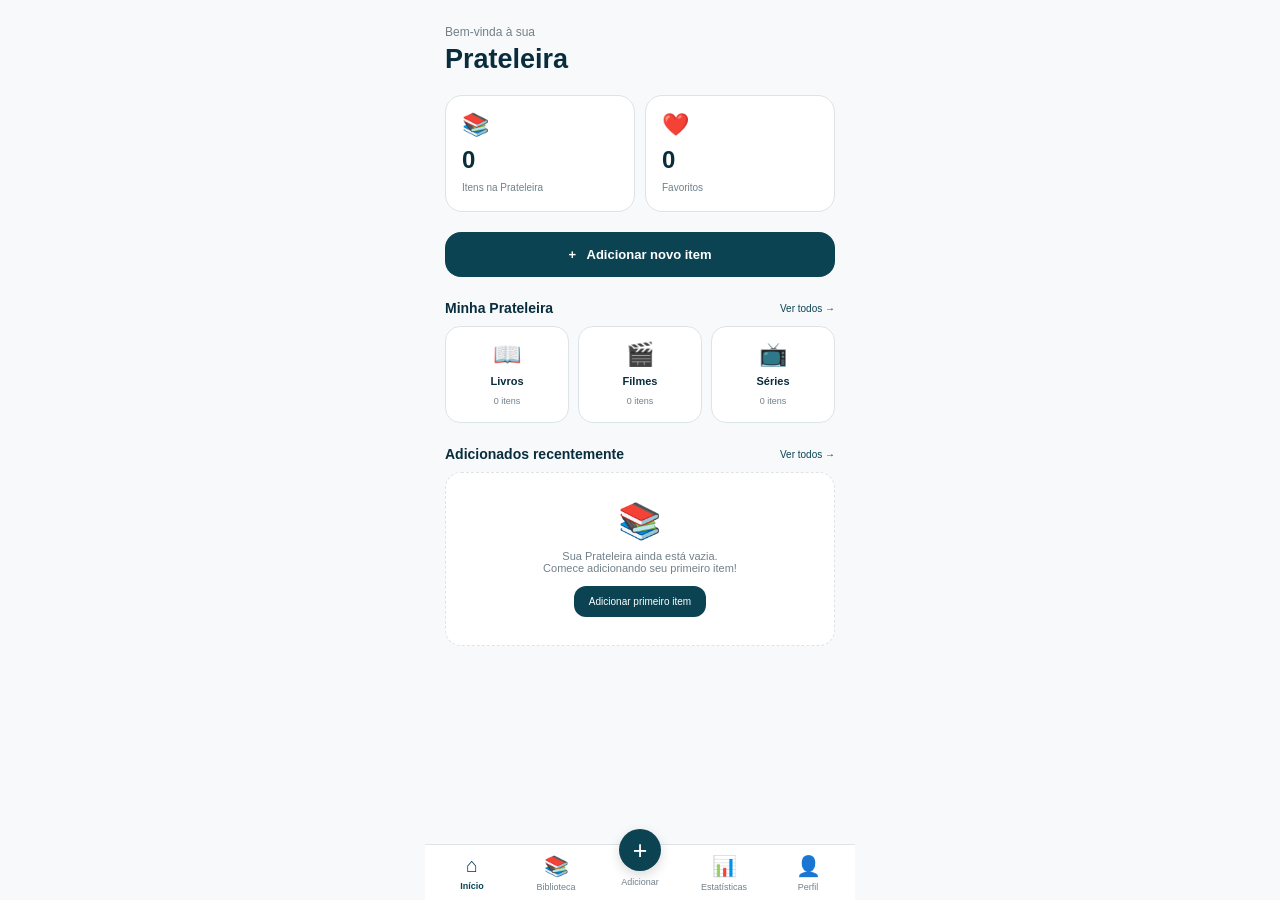
==== index.html @ f3220fa1 "Add files via upload" ====
<!DOCTYPE html>
<html lang="pt-BR">

<head>

    <meta charset="UTF-8">

    <meta
        name="viewport"
        content="width=device-width, initial-scale=1.0"
    >

    <title>Prateleira</title>


    <style>

        * {
            box-sizing: border-box;
            margin: 0;
            padding: 0;
        }


        body {
            font-family: Arial, Helvetica, sans-serif;
            background: #f7f9fa;
            color: #092d3d;
            transition: background 0.3s, color 0.3s;
        }


        .app {
            max-width: 430px;
            margin: auto;
            min-height: 100vh;
            padding-bottom: 100px;
        }


        /* =========================
           TOPO
           ========================= */

        .topo {
            padding: 25px 20px 15px;
        }


        .saudacao {
            color: #71808a;
            font-size: 12px;
            margin-bottom: 5px;
        }


        .topo h1 {
            font-size: 27px;
        }


        /* =========================
           RESUMO
           ========================= */

        .resumo {
            display: grid;
            grid-template-columns: 1fr 1fr;
            gap: 10px;
            margin: 5px 20px 20px;
        }


        .card {
            background: white;
            border: 1px solid #dce4e8;
            border-radius: 17px;
            padding: 16px;
            transition: background 0.3s, border-color 0.3s;
        }


        .card-icone {
            font-size: 22px;
            margin-bottom: 8px;
        }


        .card-numero {
            display: block;
            font-size: 24px;
            font-weight: bold;
            margin-bottom: 3px;
        }


        .card-texto {
            color: #71808a;
            font-size: 10px;
        }


        /* =========================
           BOTÃO
           ========================= */

        .botao-adicionar {
            margin: 0 20px 23px;
            width: calc(100% - 40px);
            border: none;
            border-radius: 16px;
            background: #0b4353;
            color: white;
            padding: 15px;
            font-size: 13px;
            font-weight: bold;
            cursor: pointer;
        }


        /* =========================
           TÍTULOS
           ========================= */

        .titulo-secao {
            display: flex;
            justify-content: space-between;
            align-items: center;
            margin: 0 20px 10px;
        }


        .titulo-secao strong {
            font-size: 14px;
        }


        .ver-todos {
            border: none;
            background: transparent;
            color: #0b4353;
            font-size: 10px;
            cursor: pointer;
        }


        /* =========================
           CATEGORIAS
           ========================= */

        .categorias {
            display: grid;
            grid-template-columns: repeat(3, 1fr);
            gap: 9px;
            margin: 0 20px 23px;
        }


        .categoria {
            background: white;
            border: 1px solid #dce4e8;
            border-radius: 15px;
            padding: 14px 5px;
            text-align: center;
            cursor: pointer;
            transition: background 0.3s, border-color 0.3s;
        }


        .categoria span {
            display: block;
            font-size: 23px;
            margin-bottom: 7px;
        }


        .categoria strong {
            display: block;
            font-size: 11px;
            margin-bottom: 3px;
        }


        .categoria small {
            color: #71808a;
            font-size: 9px;
        }


        /* =========================
           RECENTES
           ========================= */

        .recentes {
            margin: 0 20px;
        }


        .item {
            display: flex;
            align-items: center;
            gap: 12px;
            background: white;
            border: 1px solid #dce4e8;
            border-radius: 15px;
            padding: 10px;
            margin-bottom: 9px;
            cursor: pointer;
            transition: background 0.3s, border-color 0.3s;
        }


        .capa {
            width: 48px;
            height: 65px;
            border-radius: 8px;
            background: #e8f2f0;
            display: flex;
            align-items: center;
            justify-content: center;
            flex-shrink: 0;
            overflow: hidden;
            font-size: 23px;
        }


        .capa img {
            width: 100%;
            height: 100%;
            object-fit: cover;
        }


        .item-info {
            flex: 1;
            min-width: 0;
        }


        .item-titulo {
            font-size: 12px;
            font-weight: bold;
            margin-bottom: 5px;
            white-space: nowrap;
            overflow: hidden;
            text-overflow: ellipsis;
        }


        .item-tipo {
            color: #71808a;
            font-size: 9px;
            margin-bottom: 5px;
        }


        .item-leitura {
            color: #0b4353;
            font-size: 9px;
            margin-bottom: 4px;
            font-weight: bold;
        }


        .item-estrelas {
            color: #eca72c;
            font-size: 12px;
        }


        .vazio {
            background: white;
            border: 1px dashed #dce4e8;
            border-radius: 16px;
            padding: 28px 15px;
            text-align: center;
            color: #71808a;
            transition: background 0.3s, border-color 0.3s;
        }


        .vazio span {
            display: block;
            font-size: 35px;
            margin-bottom: 8px;
        }


        .vazio p {
            font-size: 11px;
            margin-bottom: 12px;
        }


        .vazio button {
            border: none;
            background: #0b4353;
            color: white;
            border-radius: 12px;
            padding: 10px 15px;
            font-size: 10px;
            cursor: pointer;
        }


        /* =========================
           NAVEGAÇÃO
           ========================= */

        .navegacao {
            position: fixed;
            bottom: 0;
            left: 50%;
            transform: translateX(-50%);
            width: 100%;
            max-width: 430px;
            background: white;
            border-top: 1px solid #dce4e8;
            display: grid;
            grid-template-columns: repeat(5, 1fr);
            padding: 9px 5px 8px;
            z-index: 100;
            transition: background 0.3s, border-color 0.3s;
        }


        .nav-item {
            border: none;
            background: transparent;
            color: #71808a;
            cursor: pointer;
            display: flex;
            flex-direction: column;
            align-items: center;
            gap: 4px;
        }


        .nav-item span {
            font-size: 20px;
        }


        .nav-item small {
            font-size: 9px;
        }


        .nav-item.ativo {
            color: #0b4353;
            font-weight: bold;
        }


        .nav-item.adicionar span {
            width: 42px;
            height: 42px;
            margin-top: -25px;
            border-radius: 50%;
            background: #0b4353;
            color: white;
            display: flex;
            align-items: center;
            justify-content: center;
            font-size: 25px;
            box-shadow: 0 4px 12px rgba(0,0,0,0.15);
        }


        .nav-item.adicionar small {
            margin-top: 2px;
        }


        /* =========================
           MODO ESCURO
           ========================= */

        body.modo-escuro {
            background: #10191d;
            color: #e8eeee;
        }


        body.modo-escuro .card,
        body.modo-escuro .categoria,
        body.modo-escuro .item,
        body.modo-escuro .vazio,
        body.modo-escuro .navegacao {
            background: #18262b;
            border-color: #2a3b41;
        }


        body.modo-escuro .saudacao,
        body.modo-escuro .card-texto,
        body.modo-escuro .categoria small,
        body.modo-escuro .item-tipo,
        body.modo-escuro .vazio {
            color: #9eafb5;
        }


        body.modo-escuro .ver-todos,
        body.modo-escuro .item-leitura {
            color: #7fc1c9;
        }


        body.modo-escuro .categoria strong,
        body.modo-escuro .item-titulo,
        body.modo-escuro .card-numero,
        body.modo-escuro .titulo-secao strong {
            color: #e8eeee;
        }


        body.modo-escuro .capa {
            background: #24363c;
        }


        body.modo-escuro .nav-item.ativo {
            color: #7fc1c9;
        }

    </style>

</head>


<body>


<div class="app">


    <!-- =========================
         TOPO
         ========================= -->

    <header class="topo">

        <div class="saudacao">
            Bem-vinda à sua
        </div>

        <h1>
            Prateleira
        </h1>

    </header>


    <!-- =========================
         RESUMO
         ========================= -->

    <section class="resumo">


        <div class="card">

            <div class="card-icone">
                📚
            </div>

            <span
                class="card-numero"
                id="total"
            >
                0
            </span>

            <span class="card-texto">
                Itens na Prateleira
            </span>

        </div>


        <div class="card">

            <div class="card-icone">
                ❤️
            </div>

            <span
                class="card-numero"
                id="favoritos"
            >
                0
            </span>

            <span class="card-texto">
                Favoritos
            </span>

        </div>


    </section>


    <!-- =========================
         ADICIONAR
         ========================= -->

    <button
        class="botao-adicionar"
        onclick="location.href='novo.html'"
    >
        + &nbsp; Adicionar novo item
    </button>


    <!-- =========================
         CATEGORIAS
         ========================= -->

    <div class="titulo-secao">

        <strong>
            Minha Prateleira
        </strong>

        <button
            class="ver-todos"
            onclick="location.href='biblioteca.html'"
        >
            Ver todos →
        </button>

    </div>


    <div class="categorias">


        <div
            class="categoria"
            onclick="abrirBiblioteca('Livro')"
        >

            <span>
                📖
            </span>

            <strong>
                Livros
            </strong>

            <small id="livros">
                0 itens
            </small>

        </div>


        <div
            class="categoria"
            onclick="abrirBiblioteca('Filme')"
        >

            <span>
                🎬
            </span>

            <strong>
                Filmes
            </strong>

            <small id="filmes">
                0 itens
            </small>

        </div>


        <div
            class="categoria"
            onclick="abrirBiblioteca('Série')"
        >

            <span>
                📺
            </span>

            <strong>
                Séries
            </strong>

            <small id="series">
                0 itens
            </small>

        </div>


    </div>


    <!-- =========================
         RECENTES
         ========================= -->

    <div class="titulo-secao">

        <strong>
            Adicionados recentemente
        </strong>

        <button
            class="ver-todos"
            onclick="location.href='biblioteca.html'"
        >
            Ver todos →
        </button>

    </div>


    <div
        class="recentes"
        id="recentes"
    >

    </div>


</div>


<!-- =========================
     NAVEGAÇÃO
     ========================= -->

<nav class="navegacao">


    <button
        class="nav-item ativo"
    >

        <span>
            ⌂
        </span>

        <small>
            Início
        </small>

    </button>


    <button
        class="nav-item"
        onclick="location.href='biblioteca.html'"
    >

        <span>
            📚
        </span>

        <small>
            Biblioteca
        </small>

    </button>


    <button
        class="nav-item adicionar"
        onclick="location.href='novo.html'"
    >

        <span>
            +
        </span>

        <small>
            Adicionar
        </small>

    </button>


    <button
        class="nav-item"
        onclick="location.href='estatisticas.html'"
    >

        <span>
            📊
        </span>

        <small>
            Estatísticas
        </small>

    </button>


    <button
        class="nav-item"
        onclick="location.href='perfil.html'"
    >

        <span>
            👤
        </span>

        <small>
            Perfil
        </small>

    </button>


</nav>


<script>


/* =========================
   MODO GLOBAL
   =========================

   O modo é escolhido somente
   na página Perfil.

   Esta página apenas lê a
   preferência salva.
   ========================= */

function aplicarModo() {

    const modo =
        localStorage.getItem("modoPrateleira") || "claro";


    if (modo === "escuro") {

        document.body.classList.add("modo-escuro");

    } else {

        document.body.classList.remove("modo-escuro");

    }

}


aplicarModo();


/* =========================
   ACERVO
   ========================= */

let acervo = [];


try {

    acervo =
        JSON.parse(
            localStorage.getItem("acervo")
        ) || [];

} catch (erro) {

    console.error(
        "Erro ao carregar a Prateleira:",
        erro
    );

    acervo = [];

}


/* =========================
   CONTADORES
   ========================= */

let livros = 0;

let filmes = 0;

let series = 0;

let favoritos = 0;


/* =========================
   CONTAR
   ========================= */

acervo.forEach(function(item) {


    if (item.tipo === "Livro") {

        livros++;

    }


    if (item.tipo === "Filme") {

        filmes++;

    }


    if (item.tipo === "Série") {

        series++;

    }


    if (item.favorito === true) {

        favoritos++;

    }

});


/* =========================
   MOSTRAR
   ========================= */

document.getElementById(
    "total"
).textContent =
    acervo.length;


document.getElementById(
    "favoritos"
).textContent =
    favoritos;


document.getElementById(
    "livros"
).textContent =
    livros +
    (livros === 1 ? " item" : " itens");


document.getElementById(
    "filmes"
).textContent =
    filmes +
    (filmes === 1 ? " item" : " itens");


document.getElementById(
    "series"
).textContent =
    series +
    (series === 1 ? " item" : " itens");


/* =========================
   RECENTES
   ========================= */

const recentes =
    document.getElementById(
        "recentes"
    );


if (acervo.length === 0) {


    recentes.innerHTML = `

        <div class="vazio">

            <span>
                📚
            </span>

            <p>
                Sua Prateleira ainda está vazia.
                <br>
                Comece adicionando seu primeiro item!
            </p>

            <button
                onclick="location.href='novo.html'"
            >
                Adicionar primeiro item
            </button>

        </div>

    `;


} else {


    /*
        Mostra os últimos 5 itens.
        O mais recente aparece primeiro.
    */

    const ultimos =
        acervo
            .slice()
            .reverse()
            .slice(0, 5);


    ultimos.forEach(function(item) {


        const div =
            document.createElement(
                "div"
            );


        div.className =
            "item";


        div.onclick =
            function() {


                const indice =
                    acervo.indexOf(item);


                localStorage.setItem(
                    "itemSelecionado",
                    indice
                );


                location.href =
                    "detalhes.html";

            };


        /* =========================
           ÍCONE
           ========================= */

        let icone =
            "📚";


        if (
            item.tipo === "Filme"
        ) {

            icone =
                "🎬";

        }


        if (
            item.tipo === "Série"
        ) {

            icone =
                "📺";

        }


        /* =========================
           CAPA
           ========================= */

        const capa =
            document.createElement(
                "div"
            );


        capa.className =
            "capa";


        if (item.capa) {


            const img =
                document.createElement(
                    "img"
                );


            img.src =
                item.capa;


            img.alt =
                "Capa";


            capa.appendChild(
                img
            );


        } else {


            const span =
                document.createElement(
                    "span"
                );


            span.textContent =
                icone;


            capa.appendChild(
                span
            );

        }


        /* =========================
           INFORMAÇÕES
           ========================= */

        const info =
            document.createElement(
                "div"
            );


        info.className =
            "item-info";


        const titulo =
            document.createElement(
                "div"
            );


        titulo.className =
            "item-titulo";


        titulo.textContent =
            item.titulo ||
            "Sem título";


        info.appendChild(
            titulo
        );


        const tipo =
            document.createElement(
                "div"
            );


        tipo.className =
            "item-tipo";


        tipo.textContent =
            item.tipo ||
            "Item";


        info.appendChild(
            tipo
        );


        /* =========================
           LEITURA
           ========================= */

        if (
            item.tipo === "Livro"
        ) {


            const numeroLeitura =
                item.leituraNumero ||
                item.leitura ||
                item.numeroLeitura;


            let textoLeitura =
                "";


            if (numeroLeitura) {

                textoLeitura =
                    "Leitura #" +
                    numeroLeitura;

            }


            if (item.mesLeitura) {


                if (textoLeitura) {

                    textoLeitura +=
                        " • " +
                        item.mesLeitura;

                } else {

                    textoLeitura =
                        item.mesLeitura;

                }

            }


            if (textoLeitura) {


                const leitura =
                    document.createElement(
                        "div"
                    );


                leitura.className =
                    "item-leitura";


                leitura.textContent =
                    textoLeitura;


                info.appendChild(
                    leitura
                );

            }

        }


        /* =========================
           ESTRELAS
           ========================= */

        const estrelas =
            document.createElement(
                "div"
            );


        estrelas.className =
            "item-estrelas";


        const nota =
            Number(item.nota) || 0;


        if (nota > 0) {

            estrelas.textContent =
                "★".repeat(nota) +
                "☆".repeat(5 - nota);

        }


        info.appendChild(
            estrelas
        );


        /* =========================
           MONTAR ITEM
           ========================= */

        div.appendChild(
            capa
        );


        div.appendChild(
            info
        );


        recentes.appendChild(
            div
        );

    });

}


/* =========================
   ABRIR BIBLIOTECA
   ========================= */

function abrirBiblioteca(tipo) {


    localStorage.setItem(
        "filtroBiblioteca",
        tipo
    );


    location.href =
        "biblioteca.html";

}


</script>


</body>

</html>
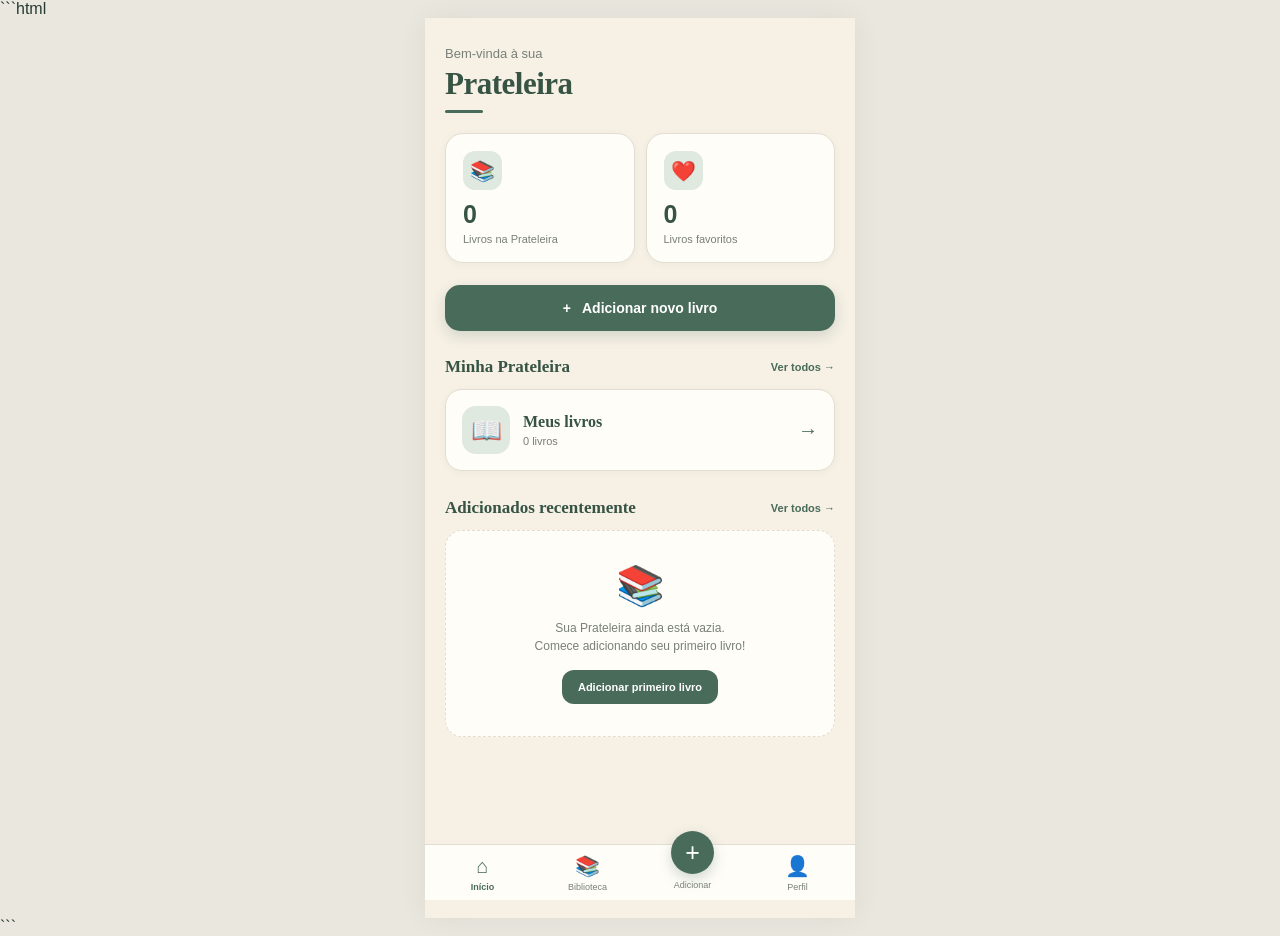
==== commit 015cc9b2: "index.html" ====
--- a/index.html
+++ b/index.html
@@ -1,3 +1,4 @@
+```html
 <!DOCTYPE html>
 <html lang="pt-BR">
 
@@ -15,6 +16,10 @@
 
     <style>
 
+        /* =========================
+           CONFIGURAÇÕES GERAIS
+           ========================= */
+
         * {
             box-sizing: border-box;
             margin: 0;
@@ -22,19 +27,61 @@
         }
 
 
+        :root {
+
+            --creme: #f6f0e5;
+            --creme-claro: #fbf8f1;
+            --branco: #fffdf8;
+
+            --verde: #496b5a;
+            --verde-escuro: #365344;
+            --verde-claro: #dfe9df;
+
+            --texto: #263a31;
+            --texto-suave: #788078;
+
+            --borda: #e3ddd1;
+
+            --dourado: #c7984b;
+
+        }
+
+
         body {
-            font-family: Arial, Helvetica, sans-serif;
-            background: #f7f9fa;
-            color: #092d3d;
-            transition: background 0.3s, color 0.3s;
+
+            font-family:
+                Arial,
+                Helvetica,
+                sans-serif;
+
+            background: var(--creme);
+
+            color: var(--texto);
+
+            transition:
+                background 0.3s,
+                color 0.3s;
+
         }
 
 
         .app {
+
             max-width: 430px;
+
             margin: auto;
+
             min-height: 100vh;
-            padding-bottom: 100px;
+
+            padding-bottom: 105px;
+
+        }
+
+
+        button {
+
+            font-family: inherit;
+
         }
 
 
@@ -43,19 +90,55 @@
            ========================= */
 
         .topo {
-            padding: 25px 20px 15px;
+
+            padding:
+                28px
+                20px
+                18px;
+
         }
 
 
         .saudacao {
-            color: #71808a;
-            font-size: 12px;
+
+            color: var(--texto-suave);
+
+            font-size: 13px;
+
             margin-bottom: 5px;
+
         }
 
 
         .topo h1 {
-            font-size: 27px;
+
+            font-family: Georgia, "Times New Roman", serif;
+
+            font-size: 31px;
+
+            color: var(--verde-escuro);
+
+            letter-spacing: -0.5px;
+
+        }
+
+
+        .topo h1::after {
+
+            content: "";
+
+            display: block;
+
+            width: 38px;
+
+            height: 3px;
+
+            background: var(--verde);
+
+            border-radius: 5px;
+
+            margin-top: 8px;
+
         }
 
 
@@ -64,126 +147,310 @@
            ========================= */
 
         .resumo {
+
             display: grid;
-            grid-template-columns: 1fr 1fr;
-            gap: 10px;
-            margin: 5px 20px 20px;
+
+            grid-template-columns:
+                1fr
+                1fr;
+
+            gap: 11px;
+
+            margin:
+                2px
+                20px
+                22px;
+
         }
 
 
         .card {
-            background: white;
-            border: 1px solid #dce4e8;
+
+            background: var(--branco);
+
+            border:
+                1px solid
+                var(--borda);
+
+            border-radius: 18px;
+
+            padding: 17px;
+
+            box-shadow:
+                0 2px 8px
+                rgba(58, 73, 62, 0.04);
+
+            transition:
+                background 0.3s,
+                border-color 0.3s;
+
+        }
+
+
+        .card-icone {
+
+            width: 39px;
+
+            height: 39px;
+
+            display: flex;
+
+            align-items: center;
+
+            justify-content: center;
+
+            background: var(--verde-claro);
+
+            border-radius: 12px;
+
+            font-size: 20px;
+
+            margin-bottom: 10px;
+
+        }
+
+
+        .card-numero {
+
+            display: block;
+
+            font-size: 25px;
+
+            font-weight: bold;
+
+            color: var(--verde-escuro);
+
+            margin-bottom: 4px;
+
+        }
+
+
+        .card-texto {
+
+            color: var(--texto-suave);
+
+            font-size: 11px;
+
+        }
+
+
+        /* =========================
+           BOTÃO ADICIONAR
+           ========================= */
+
+        .botao-adicionar {
+
+            margin:
+                0
+                20px
+                26px;
+
+            width:
+                calc(100% - 40px);
+
+            border: none;
+
+            border-radius: 15px;
+
+            background: var(--verde);
+
+            color: white;
+
+            padding: 15px;
+
+            font-size: 14px;
+
+            font-weight: bold;
+
+            cursor: pointer;
+
+            box-shadow:
+                0 5px 14px
+                rgba(73, 107, 90, 0.20);
+
+            transition:
+                background 0.2s,
+                transform 0.2s;
+
+        }
+
+
+        .botao-adicionar:active {
+
+            transform: scale(0.98);
+
+        }
+
+
+        /* =========================
+           TÍTULOS DAS SEÇÕES
+           ========================= */
+
+        .titulo-secao {
+
+            display: flex;
+
+            justify-content:
+                space-between;
+
+            align-items:
+                center;
+
+            margin:
+                0
+                20px
+                12px;
+
+        }
+
+
+        .titulo-secao strong {
+
+            font-family:
+                Georgia,
+                "Times New Roman",
+                serif;
+
+            font-size: 17px;
+
+            color: var(--verde-escuro);
+
+        }
+
+
+        .ver-todos {
+
+            border: none;
+
+            background: transparent;
+
+            color: var(--verde);
+
+            font-size: 11px;
+
+            font-weight: bold;
+
+            cursor: pointer;
+
+        }
+
+
+        /* =========================
+           CATEGORIA LIVROS
+           ========================= */
+
+        .categorias {
+
+            margin:
+                0
+                20px
+                27px;
+
+        }
+
+
+        .categoria {
+
+            background: var(--branco);
+
+            border:
+                1px solid
+                var(--borda);
+
             border-radius: 17px;
+
             padding: 16px;
-            transition: background 0.3s, border-color 0.3s;
-        }
-
-
-        .card-icone {
-            font-size: 22px;
-            margin-bottom: 8px;
-        }
-
-
-        .card-numero {
+
+            display: flex;
+
+            align-items: center;
+
+            gap: 13px;
+
+            cursor: pointer;
+
+            box-shadow:
+                0 2px 8px
+                rgba(58, 73, 62, 0.04);
+
+            transition:
+                background 0.3s,
+                border-color 0.3s,
+                transform 0.2s;
+
+        }
+
+
+        .categoria:active {
+
+            transform: scale(0.99);
+
+        }
+
+
+        .categoria-icone {
+
+            width: 48px;
+
+            height: 48px;
+
+            border-radius: 14px;
+
+            background: var(--verde-claro);
+
+            display: flex;
+
+            align-items: center;
+
+            justify-content: center;
+
+            font-size: 25px;
+
+            flex-shrink: 0;
+
+        }
+
+
+        .categoria-info {
+
+            flex: 1;
+
+        }
+
+
+        .categoria strong {
+
             display: block;
-            font-size: 24px;
-            font-weight: bold;
-            margin-bottom: 3px;
-        }
-
-
-        .card-texto {
-            color: #71808a;
-            font-size: 10px;
-        }
-
-
-        /* =========================
-           BOTÃO
-           ========================= */
-
-        .botao-adicionar {
-            margin: 0 20px 23px;
-            width: calc(100% - 40px);
-            border: none;
-            border-radius: 16px;
-            background: #0b4353;
-            color: white;
-            padding: 15px;
-            font-size: 13px;
-            font-weight: bold;
-            cursor: pointer;
-        }
-
-
-        /* =========================
-           TÍTULOS
-           ========================= */
-
-        .titulo-secao {
-            display: flex;
-            justify-content: space-between;
-            align-items: center;
-            margin: 0 20px 10px;
-        }
-
-
-        .titulo-secao strong {
-            font-size: 14px;
-        }
-
-
-        .ver-todos {
-            border: none;
-            background: transparent;
-            color: #0b4353;
-            font-size: 10px;
-            cursor: pointer;
-        }
-
-
-        /* =========================
-           CATEGORIAS
-           ========================= */
-
-        .categorias {
-            display: grid;
-            grid-template-columns: repeat(3, 1fr);
-            gap: 9px;
-            margin: 0 20px 23px;
-        }
-
-
-        .categoria {
-            background: white;
-            border: 1px solid #dce4e8;
-            border-radius: 15px;
-            padding: 14px 5px;
-            text-align: center;
-            cursor: pointer;
-            transition: background 0.3s, border-color 0.3s;
-        }
-
-
-        .categoria span {
-            display: block;
-            font-size: 23px;
-            margin-bottom: 7px;
-        }
-
-
-        .categoria strong {
-            display: block;
+
+            font-family:
+                Georgia,
+                "Times New Roman",
+                serif;
+
+            font-size: 16px;
+
+            color: var(--verde-escuro);
+
+            margin-bottom: 4px;
+
+        }
+
+
+        .categoria small {
+
+            color: var(--texto-suave);
+
             font-size: 11px;
-            margin-bottom: 3px;
-        }
-
-
-        .categoria small {
-            color: #71808a;
-            font-size: 9px;
+
+        }
+
+
+        .categoria-seta {
+
+            color: var(--verde);
+
+            font-size: 20px;
+
         }
 
 
@@ -192,114 +459,226 @@
            ========================= */
 
         .recentes {
-            margin: 0 20px;
+
+            margin:
+                0
+                20px;
+
         }
 
 
         .item {
+
             display: flex;
+
             align-items: center;
-            gap: 12px;
-            background: white;
-            border: 1px solid #dce4e8;
-            border-radius: 15px;
+
+            gap: 13px;
+
+            background: var(--branco);
+
+            border:
+                1px solid
+                var(--borda);
+
+            border-radius: 16px;
+
             padding: 10px;
-            margin-bottom: 9px;
+
+            margin-bottom: 10px;
+
             cursor: pointer;
-            transition: background 0.3s, border-color 0.3s;
+
+            box-shadow:
+                0 2px 7px
+                rgba(58, 73, 62, 0.035);
+
+            transition:
+                background 0.3s,
+                border-color 0.3s,
+                transform 0.2s;
+
+        }
+
+
+        .item:active {
+
+            transform: scale(0.99);
+
         }
 
 
         .capa {
-            width: 48px;
-            height: 65px;
+
+            width: 52px;
+
+            height: 70px;
+
             border-radius: 8px;
-            background: #e8f2f0;
+
+            background: var(--verde-claro);
+
             display: flex;
+
             align-items: center;
+
             justify-content: center;
+
             flex-shrink: 0;
+
             overflow: hidden;
-            font-size: 23px;
+
+            font-size: 24px;
+
         }
 
 
         .capa img {
+
             width: 100%;
+
             height: 100%;
+
             object-fit: cover;
+
         }
 
 
         .item-info {
+
             flex: 1;
+
             min-width: 0;
+
         }
 
 
         .item-titulo {
+
+            font-family:
+                Georgia,
+                "Times New Roman",
+                serif;
+
+            font-size: 14px;
+
+            font-weight: bold;
+
+            color: var(--texto);
+
+            margin-bottom: 5px;
+
+            white-space: nowrap;
+
+            overflow: hidden;
+
+            text-overflow: ellipsis;
+
+        }
+
+
+        .item-tipo {
+
+            color: var(--texto-suave);
+
+            font-size: 10px;
+
+            margin-bottom: 5px;
+
+        }
+
+
+        .item-leitura {
+
+            color: var(--verde);
+
+            font-size: 10px;
+
+            margin-bottom: 4px;
+
+            font-weight: bold;
+
+        }
+
+
+        .item-estrelas {
+
+            color: var(--dourado);
+
+            font-size: 13px;
+
+            letter-spacing: 1px;
+
+        }
+
+
+        /* =========================
+           ESTADO VAZIO
+           ========================= */
+
+        .vazio {
+
+            background: var(--branco);
+
+            border:
+                1px dashed
+                var(--borda);
+
+            border-radius: 17px;
+
+            padding:
+                32px
+                18px;
+
+            text-align: center;
+
+            color: var(--texto-suave);
+
+        }
+
+
+        .vazio span {
+
+            display: block;
+
+            font-size: 39px;
+
+            margin-bottom: 10px;
+
+        }
+
+
+        .vazio p {
+
             font-size: 12px;
+
+            line-height: 1.5;
+
+            margin-bottom: 15px;
+
+        }
+
+
+        .vazio button {
+
+            border: none;
+
+            background: var(--verde);
+
+            color: white;
+
+            border-radius: 12px;
+
+            padding:
+                11px
+                16px;
+
+            font-size: 11px;
+
             font-weight: bold;
-            margin-bottom: 5px;
-            white-space: nowrap;
-            overflow: hidden;
-            text-overflow: ellipsis;
-        }
-
-
-        .item-tipo {
-            color: #71808a;
-            font-size: 9px;
-            margin-bottom: 5px;
-        }
-
-
-        .item-leitura {
-            color: #0b4353;
-            font-size: 9px;
-            margin-bottom: 4px;
-            font-weight: bold;
-        }
-
-
-        .item-estrelas {
-            color: #eca72c;
-            font-size: 12px;
-        }
-
-
-        .vazio {
-            background: white;
-            border: 1px dashed #dce4e8;
-            border-radius: 16px;
-            padding: 28px 15px;
-            text-align: center;
-            color: #71808a;
-            transition: background 0.3s, border-color 0.3s;
-        }
-
-
-        .vazio span {
-            display: block;
-            font-size: 35px;
-            margin-bottom: 8px;
-        }
-
-
-        .vazio p {
-            font-size: 11px;
-            margin-bottom: 12px;
-        }
-
-
-        .vazio button {
-            border: none;
-            background: #0b4353;
-            color: white;
-            border-radius: 12px;
-            padding: 10px 15px;
-            font-size: 10px;
+
             cursor: pointer;
+
         }
 
 
@@ -308,67 +687,128 @@
            ========================= */
 
         .navegacao {
+
             position: fixed;
+
             bottom: 0;
+
             left: 50%;
-            transform: translateX(-50%);
+
+            transform:
+                translateX(-50%);
+
             width: 100%;
+
             max-width: 430px;
-            background: white;
-            border-top: 1px solid #dce4e8;
+
+            background: var(--branco);
+
+            border-top:
+                1px solid
+                var(--borda);
+
             display: grid;
-            grid-template-columns: repeat(5, 1fr);
-            padding: 9px 5px 8px;
+
+            grid-template-columns:
+                repeat(4, 1fr);
+
+            padding:
+                9px
+                5px
+                8px;
+
             z-index: 100;
-            transition: background 0.3s, border-color 0.3s;
+
+            transition:
+                background 0.3s,
+                border-color 0.3s;
+
         }
 
 
         .nav-item {
+
             border: none;
+
             background: transparent;
-            color: #71808a;
+
+            color: var(--texto-suave);
+
             cursor: pointer;
+
             display: flex;
+
             flex-direction: column;
+
             align-items: center;
+
+            justify-content: center;
+
             gap: 4px;
+
         }
 
 
         .nav-item span {
+
             font-size: 20px;
+
         }
 
 
         .nav-item small {
+
             font-size: 9px;
+
         }
 
 
         .nav-item.ativo {
-            color: #0b4353;
+
+            color: var(--verde);
+
             font-weight: bold;
-        }
-
+
+        }
+
+
+        /* =========================
+           BOTÃO CENTRAL +
+           ========================= */
 
         .nav-item.adicionar span {
-            width: 42px;
-            height: 42px;
+
+            width: 43px;
+
+            height: 43px;
+
             margin-top: -25px;
+
             border-radius: 50%;
-            background: #0b4353;
+
+            background: var(--verde);
+
             color: white;
+
             display: flex;
+
             align-items: center;
+
             justify-content: center;
+
             font-size: 25px;
-            box-shadow: 0 4px 12px rgba(0,0,0,0.15);
+
+            box-shadow:
+                0 5px 13px
+                rgba(73, 107, 90, 0.25);
+
         }
 
 
         .nav-item.adicionar small {
+
             margin-top: 2px;
+
         }
 
 
@@ -377,51 +817,118 @@
            ========================= */
 
         body.modo-escuro {
-            background: #10191d;
-            color: #e8eeee;
-        }
-
-
-        body.modo-escuro .card,
-        body.modo-escuro .categoria,
-        body.modo-escuro .item,
-        body.modo-escuro .vazio,
-        body.modo-escuro .navegacao {
-            background: #18262b;
-            border-color: #2a3b41;
-        }
-
-
-        body.modo-escuro .saudacao,
-        body.modo-escuro .card-texto,
-        body.modo-escuro .categoria small,
-        body.modo-escuro .item-tipo,
-        body.modo-escuro .vazio {
-            color: #9eafb5;
-        }
-
-
-        body.modo-escuro .ver-todos,
+
+            --creme: #17211c;
+
+            --creme-claro: #1c2822;
+
+            --branco: #202c26;
+
+            --verde: #91b39a;
+
+            --verde-escuro: #b6cfbb;
+
+            --verde-claro: #2d4034;
+
+            --texto: #edf2ed;
+
+            --texto-suave: #aab6ad;
+
+            --borda: #34453a;
+
+            --dourado: #d7ad62;
+
+            background: var(--creme);
+
+            color: var(--texto);
+
+        }
+
+
+        body.modo-escuro .topo h1 {
+
+            color: var(--verde-escuro);
+
+        }
+
+
+        body.modo-escuro .topo h1::after {
+
+            background: var(--verde);
+
+        }
+
+
+        body.modo-escuro .card-numero {
+
+            color: var(--verde-escuro);
+
+        }
+
+
+        body.modo-escuro .titulo-secao strong {
+
+            color: var(--verde-escuro);
+
+        }
+
+
+        body.modo-escuro .categoria strong {
+
+            color: var(--verde-escuro);
+
+        }
+
+
+        body.modo-escuro .item-titulo {
+
+            color: var(--texto);
+
+        }
+
+
         body.modo-escuro .item-leitura {
-            color: #7fc1c9;
-        }
-
-
-        body.modo-escuro .categoria strong,
-        body.modo-escuro .item-titulo,
-        body.modo-escuro .card-numero,
-        body.modo-escuro .titulo-secao strong {
-            color: #e8eeee;
-        }
-
-
-        body.modo-escuro .capa {
-            background: #24363c;
-        }
-
-
-        body.modo-escuro .nav-item.ativo {
-            color: #7fc1c9;
+
+            color: var(--verde);
+
+        }
+
+
+        body.modo-escuro .ver-todos {
+
+            color: var(--verde);
+
+        }
+
+
+        /* =========================
+           TELAS MAIORES
+           ========================= */
+
+        @media (min-width: 431px) {
+
+            body {
+
+                background: #eae7df;
+
+            }
+
+            body.modo-escuro {
+
+                background: #111813;
+
+            }
+
+            .app {
+
+                background: var(--creme);
+
+                box-shadow:
+                    0 0 30px
+                    rgba(0, 0, 0, 0.06);
+
+            }
+
         }
 
     </style>
@@ -473,7 +980,7 @@
             </span>
 
             <span class="card-texto">
-                Itens na Prateleira
+                Livros na Prateleira
             </span>
 
         </div>
@@ -493,7 +1000,7 @@
             </span>
 
             <span class="card-texto">
-                Favoritos
+                Livros favoritos
             </span>
 
         </div>
@@ -510,12 +1017,12 @@
         class="botao-adicionar"
         onclick="location.href='novo.html'"
     >
-        + &nbsp; Adicionar novo item
+        + &nbsp; Adicionar novo livro
     </button>
 
 
     <!-- =========================
-         CATEGORIAS
+         MINHA PRATELEIRA
          ========================= -->
 
     <div class="titulo-secao">
@@ -539,60 +1046,28 @@
 
         <div
             class="categoria"
-            onclick="abrirBiblioteca('Livro')"
+            onclick="abrirBiblioteca()"
         >
 
-            <span>
+            <div class="categoria-icone">
                 📖
-            </span>
-
-            <strong>
-                Livros
-            </strong>
-
-            <small id="livros">
-                0 itens
-            </small>
-
-        </div>
-
-
-        <div
-            class="categoria"
-            onclick="abrirBiblioteca('Filme')"
-        >
-
-            <span>
-                🎬
-            </span>
-
-            <strong>
-                Filmes
-            </strong>
-
-            <small id="filmes">
-                0 itens
-            </small>
-
-        </div>
-
-
-        <div
-            class="categoria"
-            onclick="abrirBiblioteca('Série')"
-        >
-
-            <span>
-                📺
-            </span>
-
-            <strong>
-                Séries
-            </strong>
-
-            <small id="series">
-                0 itens
-            </small>
+            </div>
+
+            <div class="categoria-info">
+
+                <strong>
+                    Meus livros
+                </strong>
+
+                <small id="livros">
+                    0 livros
+                </small>
+
+            </div>
+
+            <div class="categoria-seta">
+                →
+            </div>
 
         </div>
 
@@ -640,6 +1115,7 @@
 
     <button
         class="nav-item ativo"
+        onclick="location.href='index.html'"
     >
 
         <span>
@@ -687,22 +1163,6 @@
 
     <button
         class="nav-item"
-        onclick="location.href='estatisticas.html'"
-    >
-
-        <span>
-            📊
-        </span>
-
-        <small>
-            Estatísticas
-        </small>
-
-    </button>
-
-
-    <button
-        class="nav-item"
         onclick="location.href='perfil.html'"
     >
 
@@ -727,26 +1187,29 @@
    MODO GLOBAL
    =========================
 
-   O modo é escolhido somente
-   na página Perfil.
-
-   Esta página apenas lê a
-   preferência salva.
+   O modo é escolhido na página
+   Perfil e salvo no localStorage.
    ========================= */
 
 function aplicarModo() {
 
     const modo =
-        localStorage.getItem("modoPrateleira") || "claro";
+        localStorage.getItem(
+            "modoPrateleira"
+        ) || "claro";
 
 
     if (modo === "escuro") {
 
-        document.body.classList.add("modo-escuro");
+        document.body.classList.add(
+            "modo-escuro"
+        );
 
     } else {
 
-        document.body.classList.remove("modo-escuro");
+        document.body.classList.remove(
+            "modo-escuro"
+        );
 
     }
 
@@ -767,7 +1230,9 @@
 
     acervo =
         JSON.parse(
-            localStorage.getItem("acervo")
+            localStorage.getItem(
+                "acervo"
+            )
         ) || [];
 
 } catch (erro) {
@@ -783,63 +1248,43 @@
 
 
 /* =========================
-   CONTADORES
+   CONSIDERAR APENAS LIVROS
    ========================= */
 
-let livros = 0;
-
-let filmes = 0;
-
-let series = 0;
+const livrosAcervo =
+    acervo.filter(function(item) {
+
+        return item.tipo === "Livro";
+
+    });
+
+
+/* =========================
+   FAVORITOS
+   ========================= */
 
 let favoritos = 0;
 
 
+livrosAcervo.forEach(function(item) {
+
+    if (item.favorito === true) {
+
+        favoritos++;
+
+    }
+
+});
+
+
 /* =========================
-   CONTAR
-   ========================= */
-
-acervo.forEach(function(item) {
-
-
-    if (item.tipo === "Livro") {
-
-        livros++;
-
-    }
-
-
-    if (item.tipo === "Filme") {
-
-        filmes++;
-
-    }
-
-
-    if (item.tipo === "Série") {
-
-        series++;
-
-    }
-
-
-    if (item.favorito === true) {
-
-        favoritos++;
-
-    }
-
-});
-
-
-/* =========================
-   MOSTRAR
+   MOSTRAR CONTADORES
    ========================= */
 
 document.getElementById(
     "total"
 ).textContent =
-    acervo.length;
+    livrosAcervo.length;
 
 
 document.getElementById(
@@ -851,22 +1296,12 @@
 document.getElementById(
     "livros"
 ).textContent =
-    livros +
-    (livros === 1 ? " item" : " itens");
-
-
-document.getElementById(
-    "filmes"
-).textContent =
-    filmes +
-    (filmes === 1 ? " item" : " itens");
-
-
-document.getElementById(
-    "series"
-).textContent =
-    series +
-    (series === 1 ? " item" : " itens");
+    livrosAcervo.length +
+    (
+        livrosAcervo.length === 1
+            ? " livro"
+            : " livros"
+    );
 
 
 /* =========================
@@ -879,7 +1314,7 @@
     );
 
 
-if (acervo.length === 0) {
+if (livrosAcervo.length === 0) {
 
 
     recentes.innerHTML = `
@@ -893,13 +1328,13 @@
             <p>
                 Sua Prateleira ainda está vazia.
                 <br>
-                Comece adicionando seu primeiro item!
+                Comece adicionando seu primeiro livro!
             </p>
 
             <button
                 onclick="location.href='novo.html'"
             >
-                Adicionar primeiro item
+                Adicionar primeiro livro
             </button>
 
         </div>
@@ -911,12 +1346,12 @@
 
 
     /*
-        Mostra os últimos 5 itens.
+        Mostra os últimos 5 livros.
         O mais recente aparece primeiro.
     */
 
     const ultimos =
-        acervo
+        livrosAcervo
             .slice()
             .reverse()
             .slice(0, 5);
@@ -939,6 +1374,14 @@
             function() {
 
 
+                /*
+                    Encontramos o índice
+                    original dentro do acervo
+                    completo para manter a
+                    compatibilidade com
+                    detalhes.html.
+                */
+
                 const indice =
                     acervo.indexOf(item);
 
@@ -956,34 +1399,6 @@
 
 
         /* =========================
-           ÍCONE
-           ========================= */
-
-        let icone =
-            "📚";
-
-
-        if (
-            item.tipo === "Filme"
-        ) {
-
-            icone =
-                "🎬";
-
-        }
-
-
-        if (
-            item.tipo === "Série"
-        ) {
-
-            icone =
-                "📺";
-
-        }
-
-
-        /* =========================
            CAPA
            ========================= */
 
@@ -1011,7 +1426,11 @@
 
 
             img.alt =
-                "Capa";
+                "Capa de " +
+                (
+                    item.titulo ||
+                    "livro"
+                );
 
 
             capa.appendChild(
@@ -1029,7 +1448,7 @@
 
 
             span.textContent =
-                icone;
+                "📖";
 
 
             capa.appendChild(
@@ -1053,6 +1472,8 @@
             "item-info";
 
 
+        /* TÍTULO */
+
         const titulo =
             document.createElement(
                 "div"
@@ -1073,6 +1494,8 @@
         );
 
 
+        /* TIPO */
+
         const tipo =
             document.createElement(
                 "div"
@@ -1084,8 +1507,7 @@
 
 
         tipo.textContent =
-            item.tipo ||
-            "Item";
+            "Livro";
 
 
         info.appendChild(
@@ -1097,71 +1519,64 @@
            LEITURA
            ========================= */
 
-        if (
-            item.tipo === "Livro"
-        ) {
-
-
-            const numeroLeitura =
-                item.leituraNumero ||
-                item.leitura ||
-                item.numeroLeitura;
-
-
-            let textoLeitura =
-                "";
-
-
-            if (numeroLeitura) {
+        const numeroLeitura =
+            item.leituraNumero ||
+            item.leitura ||
+            item.numeroLeitura;
+
+
+        let textoLeitura =
+            "";
+
+
+        if (numeroLeitura) {
+
+            textoLeitura =
+                "Leitura #" +
+                numeroLeitura;
+
+        }
+
+
+        if (item.mesLeitura) {
+
+
+            if (textoLeitura) {
+
+                textoLeitura +=
+                    " • " +
+                    item.mesLeitura;
+
+            } else {
 
                 textoLeitura =
-                    "Leitura #" +
-                    numeroLeitura;
+                    item.mesLeitura;
 
             }
 
-
-            if (item.mesLeitura) {
-
-
-                if (textoLeitura) {
-
-                    textoLeitura +=
-                        " • " +
-                        item.mesLeitura;
-
-                } else {
-
-                    textoLeitura =
-                        item.mesLeitura;
-
-                }
-
-            }
-
-
-            if (textoLeitura) {
-
-
-                const leitura =
-                    document.createElement(
-                        "div"
-                    );
-
-
-                leitura.className =
-                    "item-leitura";
-
-
-                leitura.textContent =
-                    textoLeitura;
-
-
-                info.appendChild(
-                    leitura
+        }
+
+
+        if (textoLeitura) {
+
+
+            const leitura =
+                document.createElement(
+                    "div"
                 );
 
-            }
+
+            leitura.className =
+                "item-leitura";
+
+
+            leitura.textContent =
+                textoLeitura;
+
+
+            info.appendChild(
+                leitura
+            );
 
         }
 
@@ -1186,9 +1601,23 @@
 
         if (nota > 0) {
 
+            const notaLimitada =
+                Math.min(
+                    Math.max(
+                        Math.round(nota),
+                        0
+                    ),
+                    5
+                );
+
+
             estrelas.textContent =
-                "★".repeat(nota) +
-                "☆".repeat(5 - nota);
+                "★".repeat(
+                    notaLimitada
+                ) +
+                "☆".repeat(
+                    5 - notaLimitada
+                );
 
         }
 
@@ -1225,14 +1654,13 @@
    ABRIR BIBLIOTECA
    ========================= */
 
-function abrirBiblioteca(tipo) {
-
-
-    localStorage.setItem(
-        "filtroBiblioteca",
-        tipo
-    );
-
+function abrirBiblioteca() {
+
+    /*
+        Não precisamos mais de filtro
+        por tipo porque a Prateleira
+        trabalha somente com livros.
+    */
 
     location.href =
         "biblioteca.html";
@@ -1245,4 +1673,5 @@
 
 </body>
 
-</html>+</html>
+```
